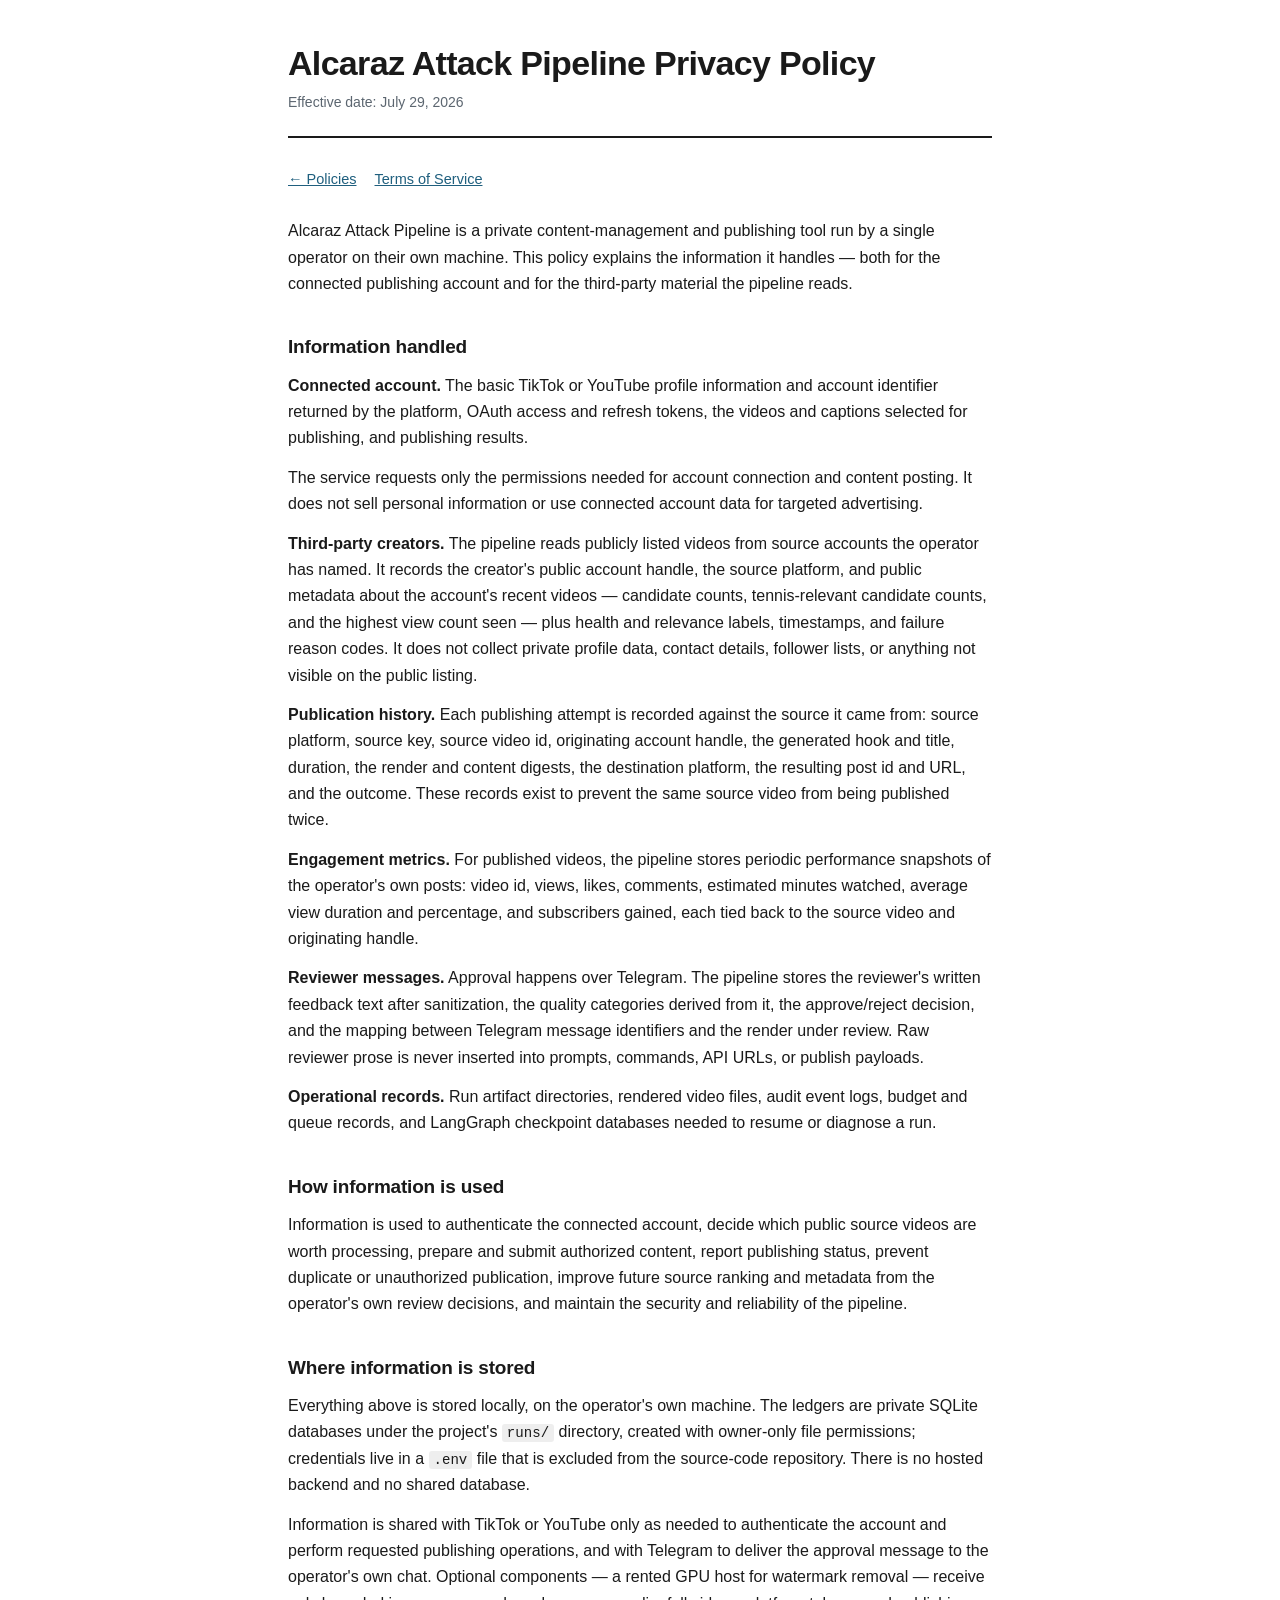
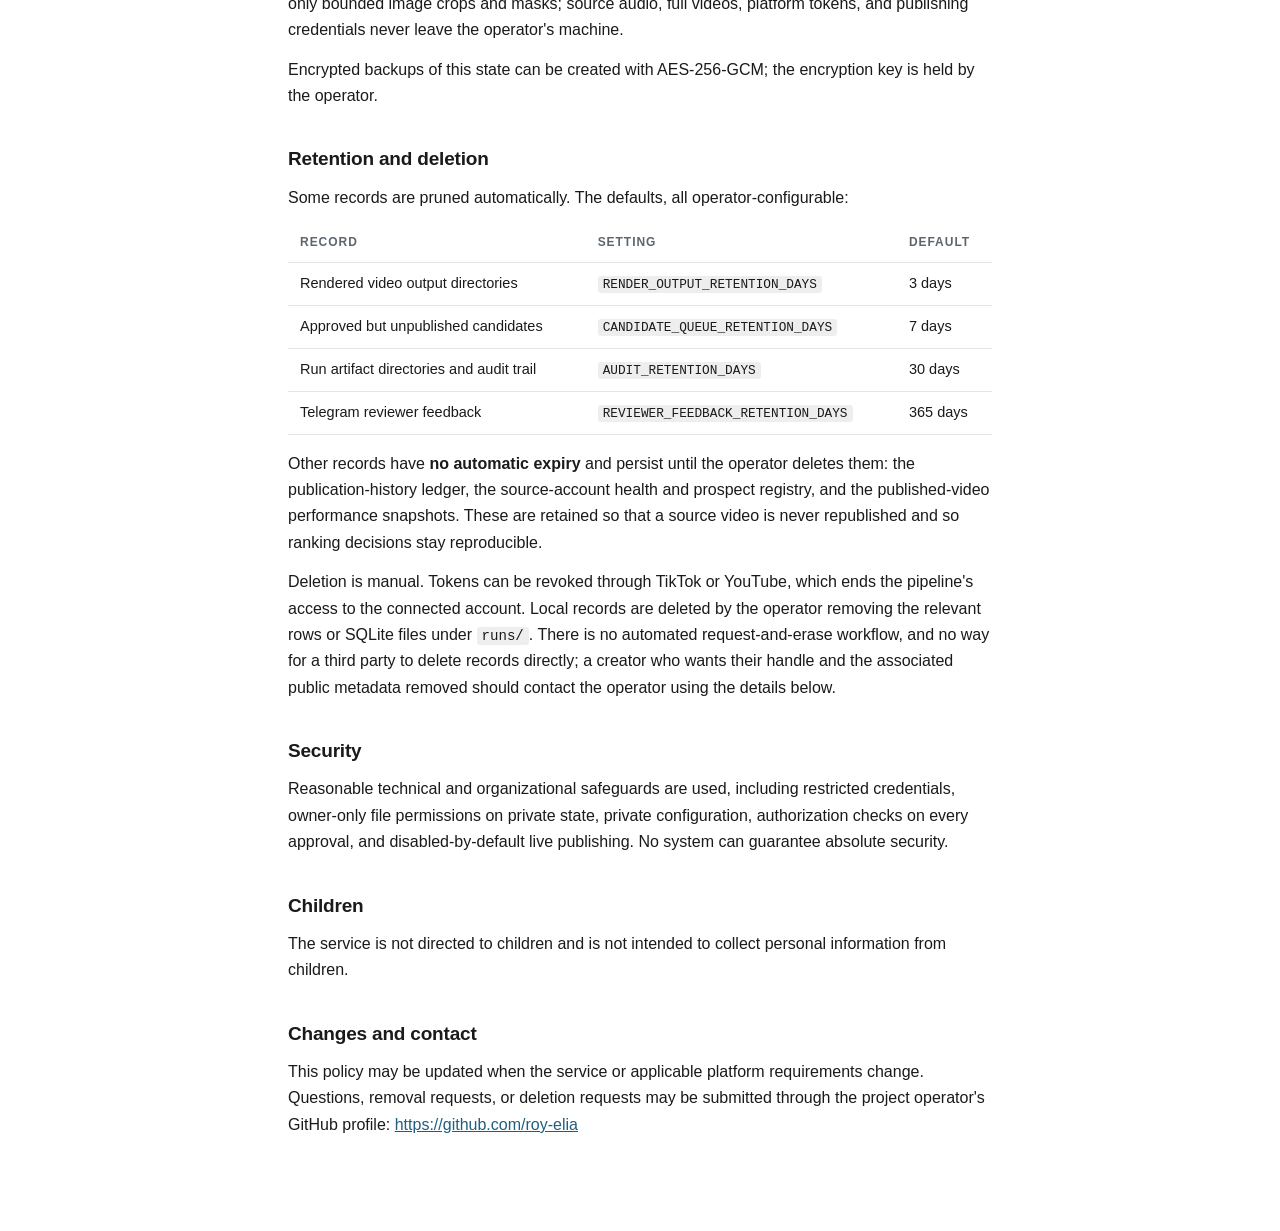
==== privacy.html @ bbe54a00 "Publish the Alcaraz Attack Pipeline privacy policy and terms Platform app review requires both docum" ====
<!doctype html>
<html lang="en"><head>
<meta charset="utf-8"><meta name="viewport" content="width=device-width,initial-scale=1">
<title>Privacy Policy — Alcaraz Attack Pipeline</title>
<link rel="stylesheet" href="style.css">
</head><body><main>
<header>
  <h1>Alcaraz Attack Pipeline Privacy Policy</h1>
  <p class="eff">Effective date: July 29, 2026</p>
</header>
<nav><a href="index.html">← Policies</a><a href="terms.html">Terms of Service</a></nav>
<p>Alcaraz Attack Pipeline is a private content-management and publishing tool run by a
single operator on their own machine. This policy explains the information it handles —
both for the connected publishing account and for the third-party material the pipeline
reads.</p>

<h2>Information handled</h2>
<p><strong>Connected account.</strong> The basic TikTok or YouTube profile information and
account identifier returned by the platform, OAuth access and refresh tokens, the videos
and captions selected for publishing, and publishing results.</p>
<p>The service requests only the permissions needed for account connection and content
posting. It does not sell personal information or use connected account data for targeted
advertising.</p>
<p><strong>Third-party creators.</strong> The pipeline reads publicly listed videos from
source accounts the operator has named. It records the creator's public account handle, the
source platform, and public metadata about the account's recent videos — candidate counts,
tennis-relevant candidate counts, and the highest view count seen — plus health and
relevance labels, timestamps, and failure reason codes. It does not collect private profile
data, contact details, follower lists, or anything not visible on the public listing.</p>
<p><strong>Publication history.</strong> Each publishing attempt is recorded against the
source it came from: source platform, source key, source video id, originating account
handle, the generated hook and title, duration, the render and content digests, the
destination platform, the resulting post id and URL, and the outcome. These records exist
to prevent the same source video from being published twice.</p>
<p><strong>Engagement metrics.</strong> For published videos, the pipeline stores periodic
performance snapshots of the operator's own posts: video id, views, likes, comments,
estimated minutes watched, average view duration and percentage, and subscribers gained,
each tied back to the source video and originating handle.</p>
<p><strong>Reviewer messages.</strong> Approval happens over Telegram. The pipeline stores
the reviewer's written feedback text after sanitization, the quality categories derived
from it, the approve/reject decision, and the mapping between Telegram message identifiers
and the render under review. Raw reviewer prose is never inserted into prompts, commands,
API URLs, or publish payloads.</p>
<p><strong>Operational records.</strong> Run artifact directories, rendered video files,
audit event logs, budget and queue records, and LangGraph checkpoint databases needed to
resume or diagnose a run.</p>

<h2>How information is used</h2>
<p>Information is used to authenticate the connected account, decide which public source
videos are worth processing, prepare and submit authorized content, report publishing
status, prevent duplicate or unauthorized publication, improve future source ranking and
metadata from the operator's own review decisions, and maintain the security and
reliability of the pipeline.</p>

<h2>Where information is stored</h2>
<p>Everything above is stored locally, on the operator's own machine. The ledgers are
private SQLite databases under the project's <code>runs/</code> directory, created with
owner-only file permissions; credentials live in a <code>.env</code> file that is excluded
from the source-code repository. There is no hosted backend and no shared database.</p>
<p>Information is shared with TikTok or YouTube only as needed to authenticate the account
and perform requested publishing operations, and with Telegram to deliver the approval
message to the operator's own chat. Optional components — a rented GPU host for watermark
removal — receive only bounded image crops and masks; source audio, full videos, platform
tokens, and publishing credentials never leave the operator's machine.</p>
<p>Encrypted backups of this state can be created with AES-256-GCM; the encryption key is
held by the operator.</p>

<h2>Retention and deletion</h2>
<p>Some records are pruned automatically. The defaults, all operator-configurable:</p>
<div class="tablewrap"><table>
<thead><tr><th>Record</th><th>Setting</th><th>Default</th></tr></thead>
<tbody>
<tr><td>Rendered video output directories</td><td><code>RENDER_OUTPUT_RETENTION_DAYS</code></td><td>3 days</td></tr>
<tr><td>Approved but unpublished candidates</td><td><code>CANDIDATE_QUEUE_RETENTION_DAYS</code></td><td>7 days</td></tr>
<tr><td>Run artifact directories and audit trail</td><td><code>AUDIT_RETENTION_DAYS</code></td><td>30 days</td></tr>
<tr><td>Telegram reviewer feedback</td><td><code>REVIEWER_FEEDBACK_RETENTION_DAYS</code></td><td>365 days</td></tr>
</tbody></table></div>
<p>Other records have <strong>no automatic expiry</strong> and persist until the operator
deletes them: the publication-history ledger, the source-account health and prospect
registry, and the published-video performance snapshots. These are retained so that a
source video is never republished and so ranking decisions stay reproducible.</p>
<p>Deletion is manual. Tokens can be revoked through TikTok or YouTube, which ends the
pipeline's access to the connected account. Local records are deleted by the operator
removing the relevant rows or SQLite files under <code>runs/</code>. There is no automated
request-and-erase workflow, and no way for a third party to delete records directly; a
creator who wants their handle and the associated public metadata removed should contact
the operator using the details below.</p>

<h2>Security</h2>
<p>Reasonable technical and organizational safeguards are used, including restricted
credentials, owner-only file permissions on private state, private configuration,
authorization checks on every approval, and disabled-by-default live publishing. No system
can guarantee absolute security.</p>

<h2>Children</h2>
<p>The service is not directed to children and is not intended to collect personal
information from children.</p>

<h2>Changes and contact</h2>
<p>This policy may be updated when the service or applicable platform requirements change.
Questions, removal requests, or deletion requests may be submitted through the project
operator's GitHub profile: <a href="https://github.com/roy-elia">https://github.com/roy-elia</a></p>
</main></body></html>
---- style.css ----
:root {
  --ground: #ffffff; --ink: #1a1a1a; --ink-mut: #5c6670;
  --rule: #e2e6ea; --link: #1f5f7e;
}
@media (prefers-color-scheme: dark) {
  :root { --ground:#12181d; --ink:#e6ebef; --ink-mut:#98a4ad; --rule:#26313a; --link:#68aecd; }
}
* { box-sizing: border-box; }
body {
  background: var(--ground); color: var(--ink); margin: 0;
  padding: 0 20px 80px;
  font: 16px/1.65 -apple-system, "Segoe UI", Roboto, Helvetica, Arial, sans-serif;
  -webkit-font-smoothing: antialiased;
}
main { max-width: 44rem; margin: 0 auto; }
header { padding: 44px 0 22px; border-bottom: 2px solid var(--ink); margin-bottom: 30px; }
h1 { font-size: clamp(24px, 4.5vw, 34px); line-height: 1.15; margin: 0 0 8px; letter-spacing: -.02em; }
.eff { color: var(--ink-mut); font-size: 14px; margin: 0; }
h2 { font-size: 19px; margin: 34px 0 10px; letter-spacing: -.01em; }
p, li { margin: 0 0 13px; }
ul { padding-left: 22px; }
a { color: var(--link); }
code { font-family: ui-monospace, SFMono-Regular, Menlo, monospace; font-size: .88em;
  background: rgba(127,127,127,.13); padding: 1px 5px; border-radius: 3px; }
.tablewrap { overflow-x: auto; margin: 0 0 16px; }
table { border-collapse: collapse; width: 100%; font-size: 14.5px; min-width: 30rem; }
th, td { text-align: left; padding: 9px 12px; border-bottom: 1px solid var(--rule); }
th { font-size: 12px; text-transform: uppercase; letter-spacing: .08em; color: var(--ink-mut); }
nav { margin-bottom: 26px; font-size: 14.5px; }
nav a { margin-right: 18px; }
footer { margin-top: 46px; padding-top: 18px; border-top: 1px solid var(--rule);
  color: var(--ink-mut); font-size: 14px; }
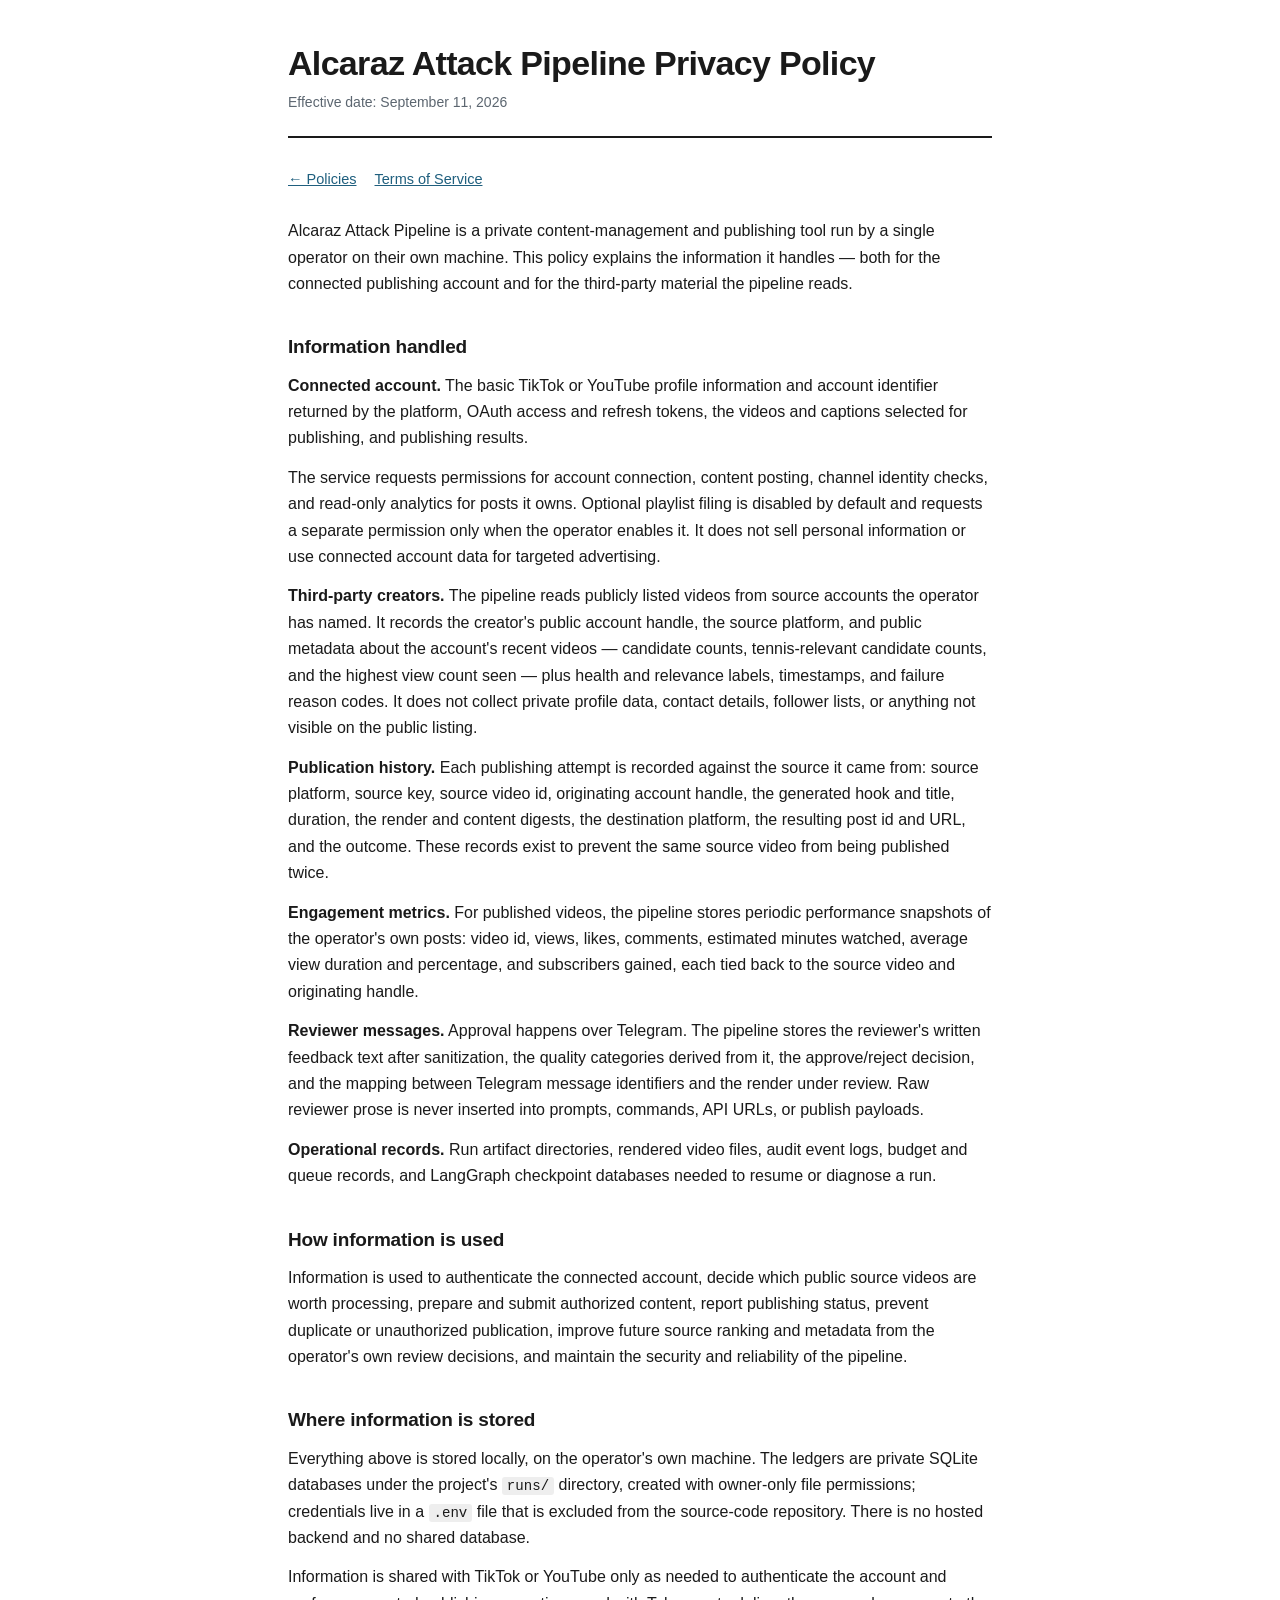
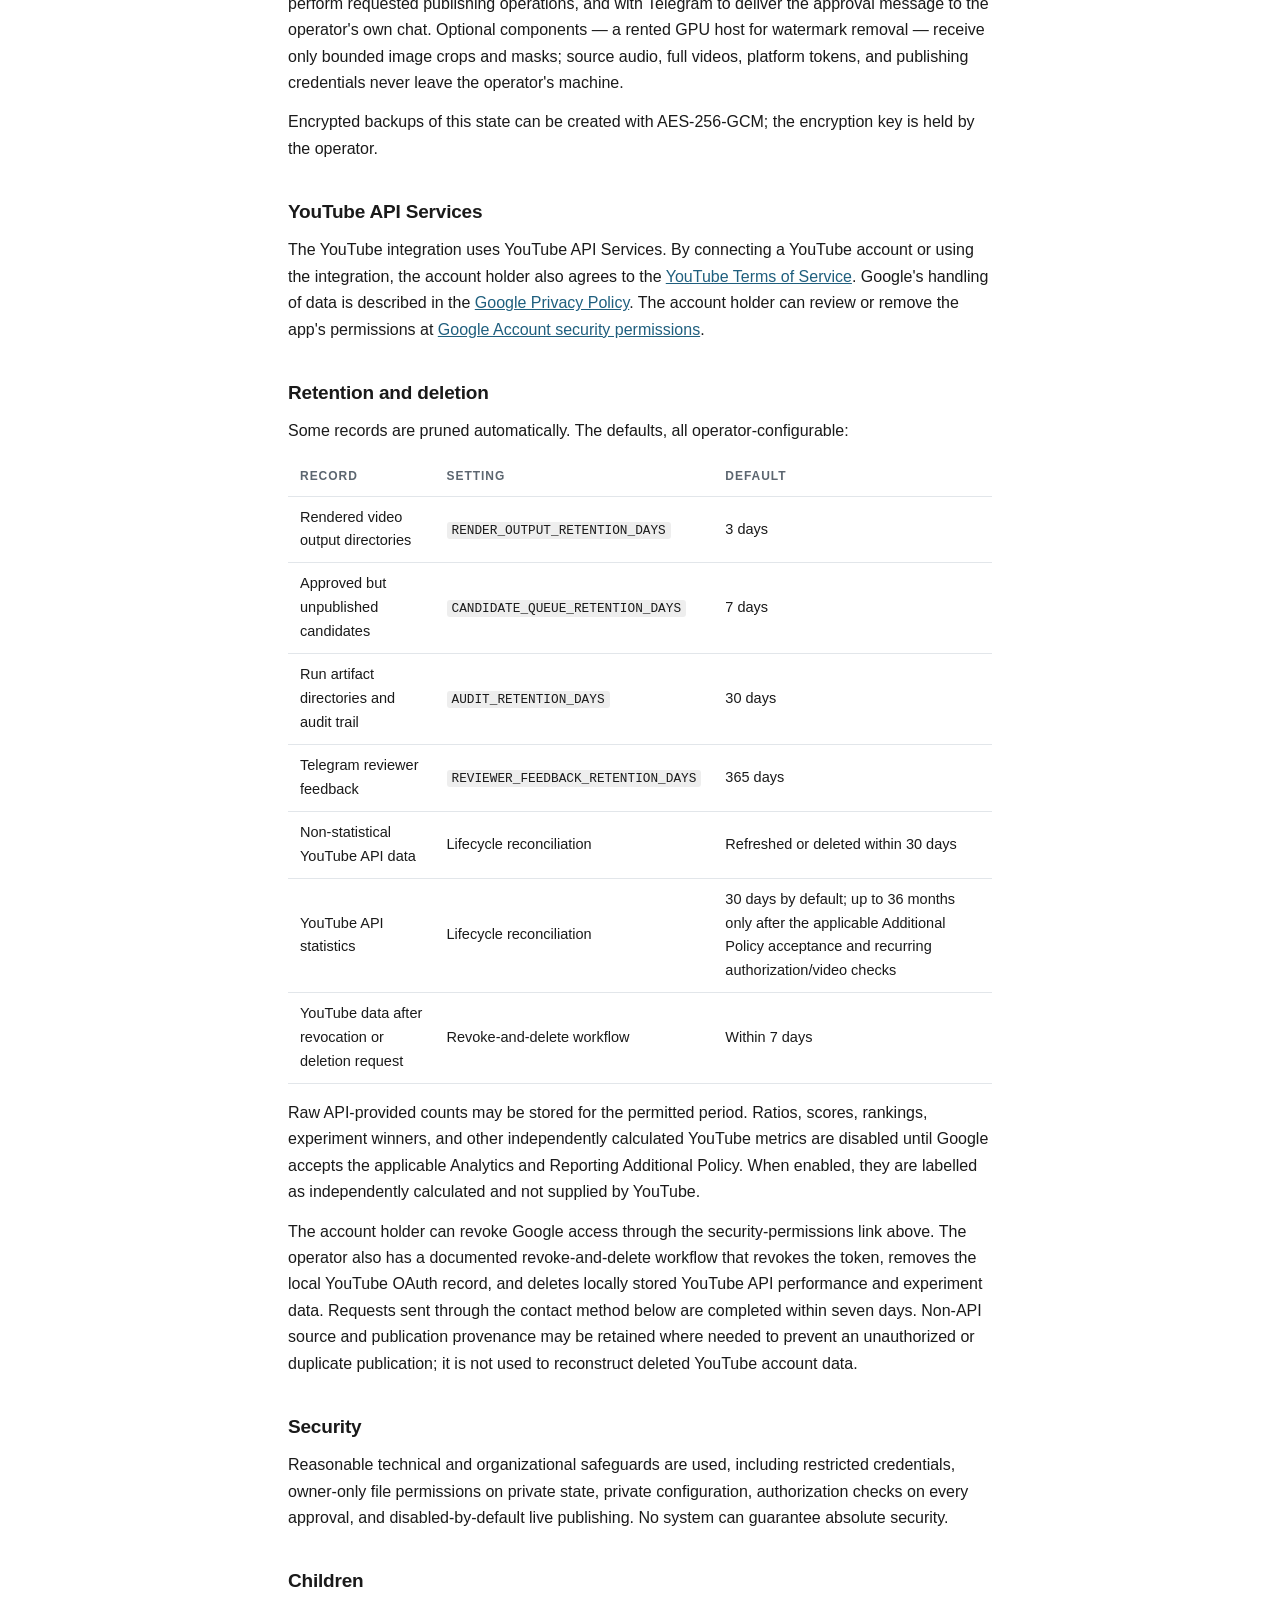
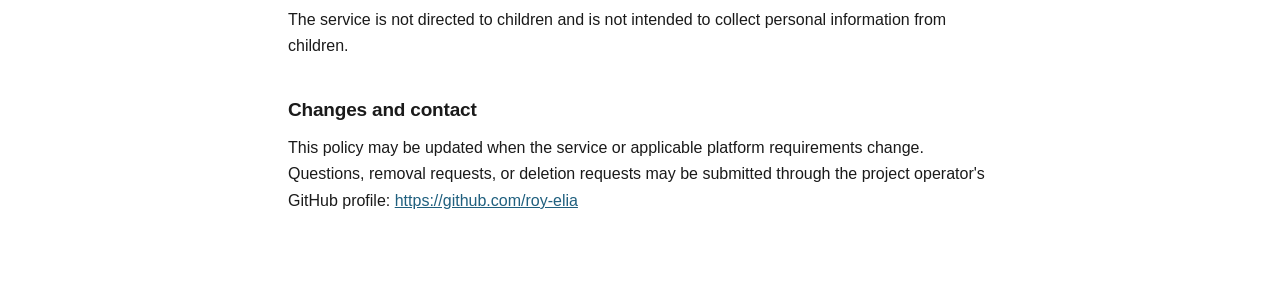
==== commit 8e4772a1: "Publish current data retention and account controls" ====
--- a/privacy.html
+++ b/privacy.html
@@ -6,7 +6,7 @@
 </head><body><main>
 <header>
   <h1>Alcaraz Attack Pipeline Privacy Policy</h1>
-  <p class="eff">Effective date: July 29, 2026</p>
+  <p class="eff">Effective date: September 11, 2026</p>
 </header>
 <nav><a href="index.html">← Policies</a><a href="terms.html">Terms of Service</a></nav>
 <p>Alcaraz Attack Pipeline is a private content-management and publishing tool run by a
@@ -18,8 +18,10 @@
 <p><strong>Connected account.</strong> The basic TikTok or YouTube profile information and
 account identifier returned by the platform, OAuth access and refresh tokens, the videos
 and captions selected for publishing, and publishing results.</p>
-<p>The service requests only the permissions needed for account connection and content
-posting. It does not sell personal information or use connected account data for targeted
+<p>The service requests permissions for account connection, content posting, channel
+identity checks, and read-only analytics for posts it owns. Optional playlist filing is
+disabled by default and requests a separate permission only when the operator enables it.
+It does not sell personal information or use connected account data for targeted
 advertising.</p>
 <p><strong>Third-party creators.</strong> The pipeline reads publicly listed videos from
 source accounts the operator has named. It records the creator's public account handle, the
@@ -65,6 +67,15 @@
 <p>Encrypted backups of this state can be created with AES-256-GCM; the encryption key is
 held by the operator.</p>
 
+<h2>YouTube API Services</h2>
+<p>The YouTube integration uses YouTube API Services. By connecting a YouTube account or
+using the integration, the account holder also agrees to the
+<a href="https://www.youtube.com/t/terms">YouTube Terms of Service</a>. Google's handling
+of data is described in the <a href="https://policies.google.com/privacy">Google Privacy
+Policy</a>. The account holder can review or remove the app's permissions at
+<a href="https://security.google.com/settings/security/permissions">Google Account
+security permissions</a>.</p>
+
 <h2>Retention and deletion</h2>
 <p>Some records are pruned automatically. The defaults, all operator-configurable:</p>
 <div class="tablewrap"><table>
@@ -74,17 +85,21 @@
 <tr><td>Approved but unpublished candidates</td><td><code>CANDIDATE_QUEUE_RETENTION_DAYS</code></td><td>7 days</td></tr>
 <tr><td>Run artifact directories and audit trail</td><td><code>AUDIT_RETENTION_DAYS</code></td><td>30 days</td></tr>
 <tr><td>Telegram reviewer feedback</td><td><code>REVIEWER_FEEDBACK_RETENTION_DAYS</code></td><td>365 days</td></tr>
+<tr><td>Non-statistical YouTube API data</td><td>Lifecycle reconciliation</td><td>Refreshed or deleted within 30 days</td></tr>
+<tr><td>YouTube API statistics</td><td>Lifecycle reconciliation</td><td>30 days by default; up to 36 months only after the applicable Additional Policy acceptance and recurring authorization/video checks</td></tr>
+<tr><td>YouTube data after revocation or deletion request</td><td>Revoke-and-delete workflow</td><td>Within 7 days</td></tr>
 </tbody></table></div>
-<p>Other records have <strong>no automatic expiry</strong> and persist until the operator
-deletes them: the publication-history ledger, the source-account health and prospect
-registry, and the published-video performance snapshots. These are retained so that a
-source video is never republished and so ranking decisions stay reproducible.</p>
-<p>Deletion is manual. Tokens can be revoked through TikTok or YouTube, which ends the
-pipeline's access to the connected account. Local records are deleted by the operator
-removing the relevant rows or SQLite files under <code>runs/</code>. There is no automated
-request-and-erase workflow, and no way for a third party to delete records directly; a
-creator who wants their handle and the associated public metadata removed should contact
-the operator using the details below.</p>
+<p>Raw API-provided counts may be stored for the permitted period. Ratios, scores,
+rankings, experiment winners, and other independently calculated YouTube metrics are
+disabled until Google accepts the applicable Analytics and Reporting Additional Policy.
+When enabled, they are labelled as independently calculated and not supplied by YouTube.</p>
+<p>The account holder can revoke Google access through the security-permissions link
+above. The operator also has a documented revoke-and-delete workflow that revokes the
+token, removes the local YouTube OAuth record, and deletes locally stored YouTube API
+performance and experiment data. Requests sent through the contact method below are
+completed within seven days. Non-API source and publication provenance may be retained
+where needed to prevent an unauthorized or duplicate publication; it is not used to
+reconstruct deleted YouTube account data.</p>
 
 <h2>Security</h2>
 <p>Reasonable technical and organizational safeguards are used, including restricted
